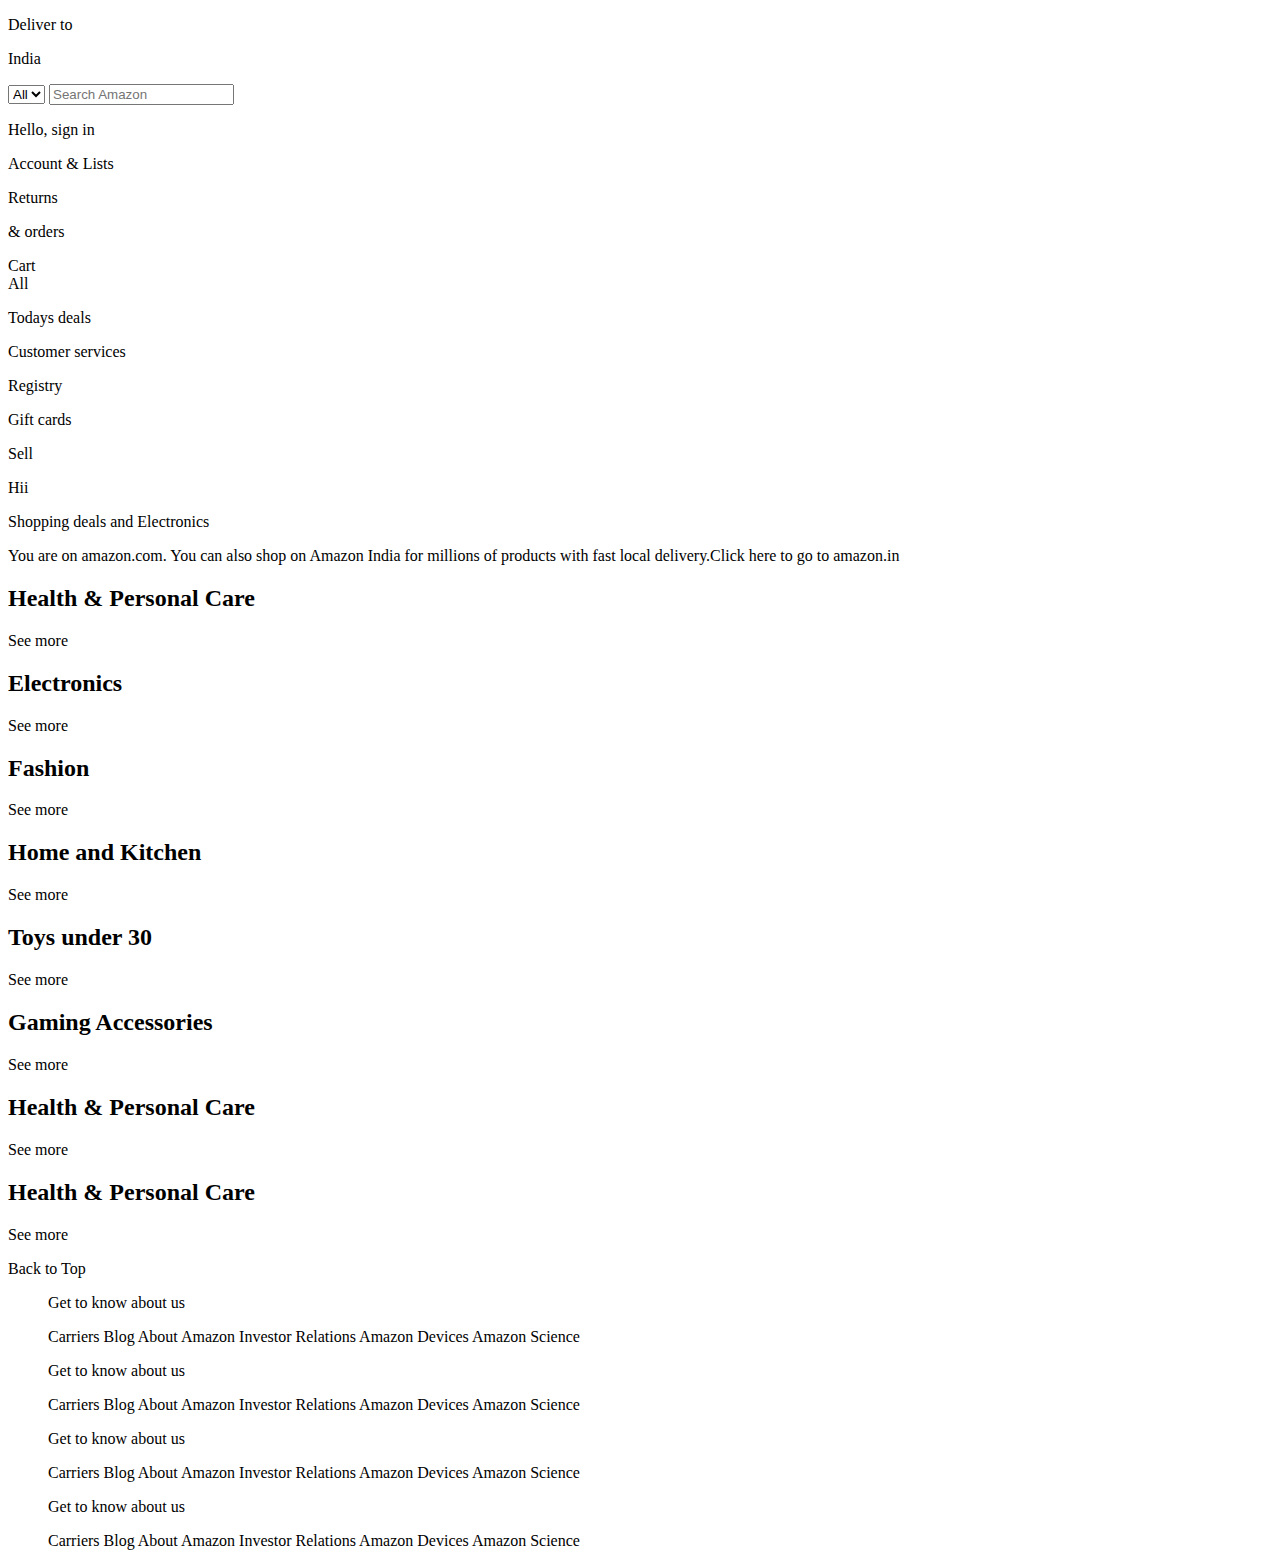
==== amazon.html @ 0514ce09 "Added Hii to panel-options" ====
<!DOCTYPE html>
<html lang="en">
<head>
    <meta charset="UTF-8">
    <meta name="viewport" content="width=device-width, initial-scale=1.0">
    <title>Amazon</title>
    <link rel = "stylesheet"href="style1.css">
    <link rel="stylesheet" href="https://cdnjs.cloudflare.com/ajax/libs/font-awesome/6.4.2/css/all.min.css" integrity="sha512-z3gLpd7yknf1YoNbCzqRKc4qyor8gaKU1qmn+CShxbuBusANI9QpRohGBreCFkKxLhei6S9CQXFEbbKuqLg0DA==" crossorigin="anonymous" referrerpolicy="no-referrer" />
</head>
<body>
     <div class="navbar">
        <div class="nav-logo border">
            <div class="logo"></div>
        </div>
        <div class="nav-address border">
            <p class = "add-first">Deliver to</p>
            <div class="add-icons">
                <i class="fa-solid fa-location-dot"></i>
                <p class = "add-second">India</p>
            </div>
        </div>
        <div class="navsearch border">
            <select class = "search-select">
                <option>All</option>
            </select>
            <input placeholder="Search Amazon" class ="search-input">
            <div class="search-icon">
                <i class="fa-solid fa-magnifying-glass"></i>
            </div>
        </div>
        <div class="nav-singin border">
            <p><span>Hello, sign in</span></p>
            <p class = "nav-second">Account & Lists</p>
        </div>
        <div class="nav-return border">
            <p><span>Returns</span></p>
            <p class = "nav-second">& orders</p>
        </div>
        <div class="nav-cart border">
            <i class="fa-solid fa-cart-shopping"></i>
            Cart
        </div>
     </div>
     
     <div class="panel">
        <div class="panel-all">
            <i class="fa-solid fa-bars"></i>
            All
        </div>
        <div class="panel-options">
            <p>Todays deals</p>
            <p>Customer services</p>
            <p>Registry</p>
            <p>Gift cards</p>
            <p>Sell</p>
            <p>Hii</p>
        </div>
        <div class="panel-deals">
            Shopping deals and Electronics
        </div>
     </div>

     <div class="hero-section">
        <div class="hero-msg">
            <p>You are on amazon.com. You can also shop on Amazon India for millions of products with fast local delivery.<a>Click here to go to amazon.in</a></p>
        </div>
     </div>

     <div class="shop-section">
        <div class="box1 box">
            <div class="box-content">
                <h2>Health & Personal Care</h2>
                <div class="box-img" style = "background-image: url('box1.jpg');"></div>
                <p>See more</p>
            </div>
        </div>
        <div class="box2 box">
            <div class="box-content">
                <h2>Electronics</h2>
                <div class="box-img" style = "background-image: url('box2.jpg');"></div>
                <p>See more</p>
            </div>
        </div>
        <div class="box3 box">
            <div class="box-content">
                <h2>Fashion</h2>
                <div class="box-img" style = "background-image: url('box3.jpg');"></div>
                <p>See more</p>
            </div>
        </div>
        <div class="box4 box">
            <div class="box-content">
                <h2>Home and Kitchen</h2>
                <div class="box-img" style = "background-image: url('box4.jpg');"></div>
                <p>See more</p>
            </div>
        </div>
        <div class="box5 box">
            <div class="box-content">
                <h2>Toys under 30</h2>
                <div class="box-img" style = "background-image: url('box5.jpg');"></div>
                <p>See more</p>
            </div>
        </div>
        <div class="box6 box">
            <div class="box-content">
                <h2>Gaming Accessories</h2>
                <div class="box-img" style = "background-image: url('box3.jpg');"></div>
                <p>See more</p>
            </div>
        </div>
        <div class="box7 box">
            <div class="box-content">
                <h2>Health & Personal Care</h2>
                <div class="box-img" style = "background-image: url('box1.jpg');"></div>
                <p>See more</p>
            </div>
        </div>
        <div class="box8 box">
            <div class="box-content">
                <h2>Health & Personal Care</h2>
                <div class="box-img" style = "background-image: url('box1.jpg');"></div>
                <p>See more</p>
            </div>
        </div>
    </div>

    <footer>
        <div class="foot-panel1">
            Back to Top
        </div>
        <div class="foot-panel2">
            <ul>
                <p>Get to know about us</p>
                <a>Carriers</a>
                <a>Blog</a>
                <a>About Amazon</a>
                <a>Investor Relations</a>
                <a>Amazon Devices</a>
                <a>Amazon Science</a>
            </ul>
            <ul>
                <p>Get to know about us</p>
                <a>Carriers</a>
                <a>Blog</a>
                <a>About Amazon</a>
                <a>Investor Relations</a>
                <a>Amazon Devices</a>
                <a>Amazon Science</a>
            </ul>
            <ul>
                <p>Get to know about us</p>
                <a>Carriers</a>
                <a>Blog</a>
                <a>About Amazon</a>
                <a>Investor Relations</a>
                <a>Amazon Devices</a>
                <a>Amazon Science</a>
            </ul>
            <ul>
                <p>Get to know about us</p>
                <a>Carriers</a>
                <a>Blog</a>
                <a>About Amazon</a>
                <a>Investor Relations</a>
                <a>Amazon Devices</a>
                <a>Amazon Science</a>
            </ul>
        </div>
    </footer>
</body>
</html>
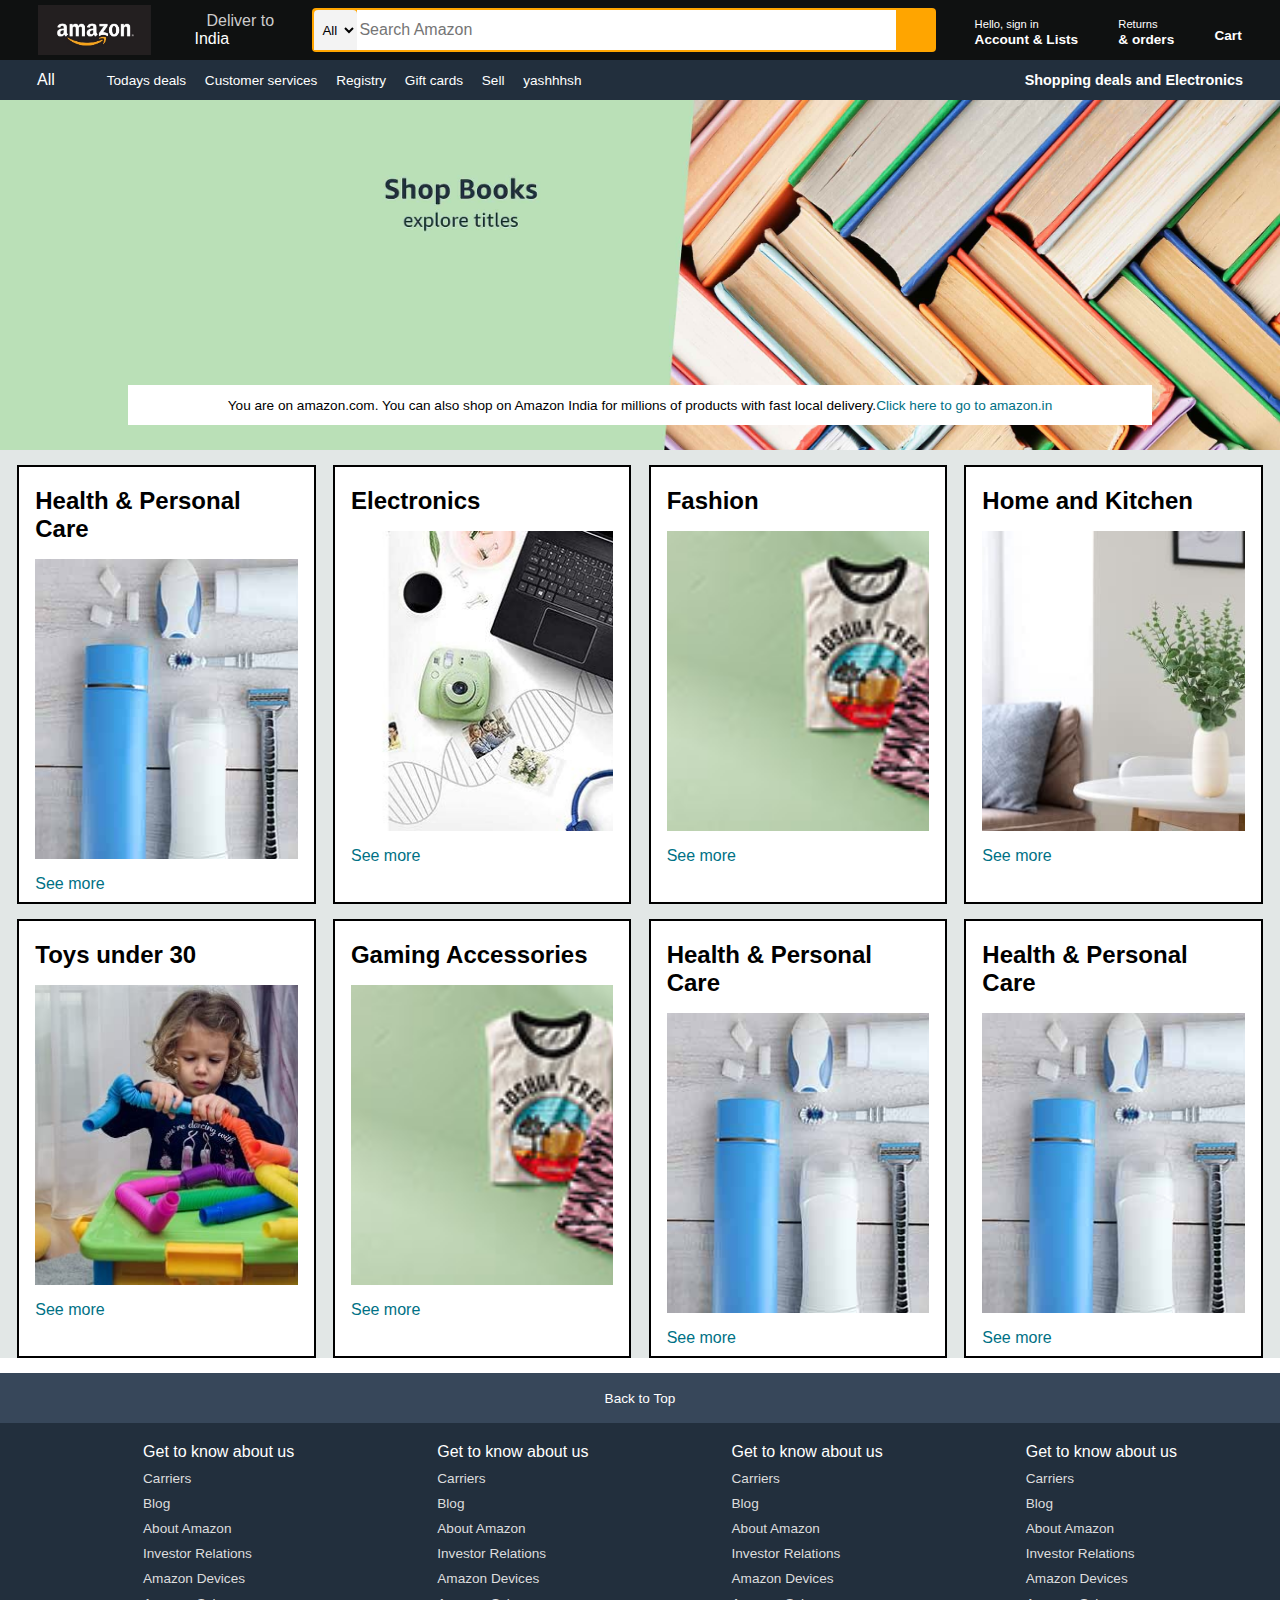
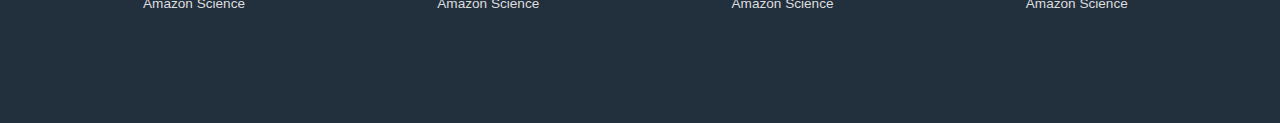
==== commit 4b5a73b7: "Initial commit" ====
--- a/amazon.html
+++ b/amazon.html
@@ -53,7 +53,7 @@
             <p>Registry</p>
             <p>Gift cards</p>
             <p>Sell</p>
-            <p>Hii</p>
+            <p>yashhhsh</p>
         </div>
         <div class="panel-deals">
             Shopping deals and Electronics
--- a/style1.css
+++ b/style1.css
@@ -0,0 +1,241 @@
+*{
+    margin: 0;
+    font-family: Arial, Helvetica, sans-serif;
+    border-spacing: border-box ;
+}
+
+.navbar{
+    height: 60px;
+    background-color: #0f1111;
+    color: white;
+    display: flex;
+    align-items: center;
+    justify-content: space-evenly;
+}
+
+.navlogo{
+    height: 50px;
+    width: 113px;
+}
+
+.logo{
+    background-image: url("amazon_logo.jpg");
+    background-size: cover;
+    height: 50px;
+    width: 113px;
+}
+
+.border{
+    border: 2px solid transparent;
+}
+
+.border:hover{
+    border: 1.5px solid white;
+}
+
+/* box2 */
+
+.add-first{
+    color: #cccccc;
+    font-size: 0.85 rem;
+    margin-left: 15px;
+}
+
+.add-second{
+    font-size: 1 rem;
+    margin-left: 3px;
+}
+
+.add-icons{
+    display: flex;
+    align-items: center;
+}
+
+/* box 3*/
+
+.navsearch{
+    display: flex;
+    justify-content: space-evenly;
+    background-color: orange;
+    width: 620px;
+    height: 40px;
+    border-radius: 4px;
+}
+
+.nav-search:hover{
+    border: 4px solid orange;
+}
+
+.search-select{
+    background-color: #f3f3f3;
+    width: 50px;
+    text-align: center;
+    border-top-left-radius: 4px;
+    border-top-right-radius: 4px;
+    border: none;
+}
+
+.search-input{
+    width: 100%;
+    font-size: 1rem;
+    border: none;
+}
+
+.search-icon{
+    width: 45px;
+    display: flex;
+    justify-content: center;
+    align-items: center;
+    font-size: 1.3rem;
+    border-top-right-radius: 4px;
+    border-bottom-right-radius: 4px;
+    color: #0f1111;
+}
+
+/* box 4 */
+
+span{
+    font-size: 0.7rem;
+}
+
+.nav-second{
+    font-size: 0.85rem;
+    font-weight: 700;
+}
+
+/* b0x 5 */
+
+.nav-cart i{
+    font-size: 30px;
+}
+
+.nav-cart{
+    font-size: 0.85rem;
+    font-weight: 700;
+}
+
+/**panel**/
+
+.panel{
+    height: 40px;
+    background-color: #222f3d;
+    display: flex;
+    color: white;
+    align-items: center;
+    justify-content: space-evenly;
+}
+
+.panel-options p{
+    display: inline;
+    margin-left: 15px;
+}
+
+.panel-options{
+    width: 70%;
+    font-size: 0.85rem;
+}
+
+.panel-deals{
+    font-size: 0.9rem;
+    font-weight: 700;
+}
+
+/**Hero-section**/
+
+.hero-section{
+    background-image: url("hero_image.jpg");
+    background-size: cover;
+    height: 350px;
+    display: flex;
+    justify-content: center;
+    align-items: flex-end;
+}
+
+.hero-msg{
+    background-color: white;
+    color:black;
+    height: 40px;
+    display: flex;
+    align-items: center;
+    justify-content: center;
+    font-size: 0.85rem;
+    width: 80%;
+    margin-bottom: 25px;
+}
+
+.hero-msg a{
+    color: #007185;
+}
+
+/**shop-section**/
+
+.shop-section{
+    display: flex;
+    flex-wrap: wrap;
+    justify-content: space-evenly;
+    background-color: #e2e7e6;
+}
+
+.box{
+    border: 2px solid black;
+    height: 400px;
+    width: 23%;
+    background-color: white;
+    padding: 20px 0px 15px;
+    margin-top: 15px;
+}
+
+.box-img{
+    height: 300px;
+    background-size: cover;
+    margin-top: 1rem;
+    margin-bottom: 1rem;
+}
+
+.box-content{
+    margin-left: 1rem;
+    margin-right: 1rem;
+}
+
+.box-content p{
+    color: #007185;
+}
+
+/**footer**/
+
+footer{
+    margin-top: 15px;
+}
+
+.foot-panel1{
+    background-color: #37475a;
+    color: white;
+    height: 50px;
+    display: flex;
+    justify-content: center;
+    align-items: center;
+    font-size: 0.85rem;
+}
+
+.foot-panel2{
+    background-color: #222f3d;
+    color: white; 
+    height: 300px;
+    display: flex;
+    justify-content: space-evenly;
+}
+
+ul{
+    margin-top: 20px;
+}
+
+ul a{
+    display: block;
+    font-size: 0.85rem;
+    margin-top: 10px;
+    color: #dddddd;
+}
+
+
+
+
